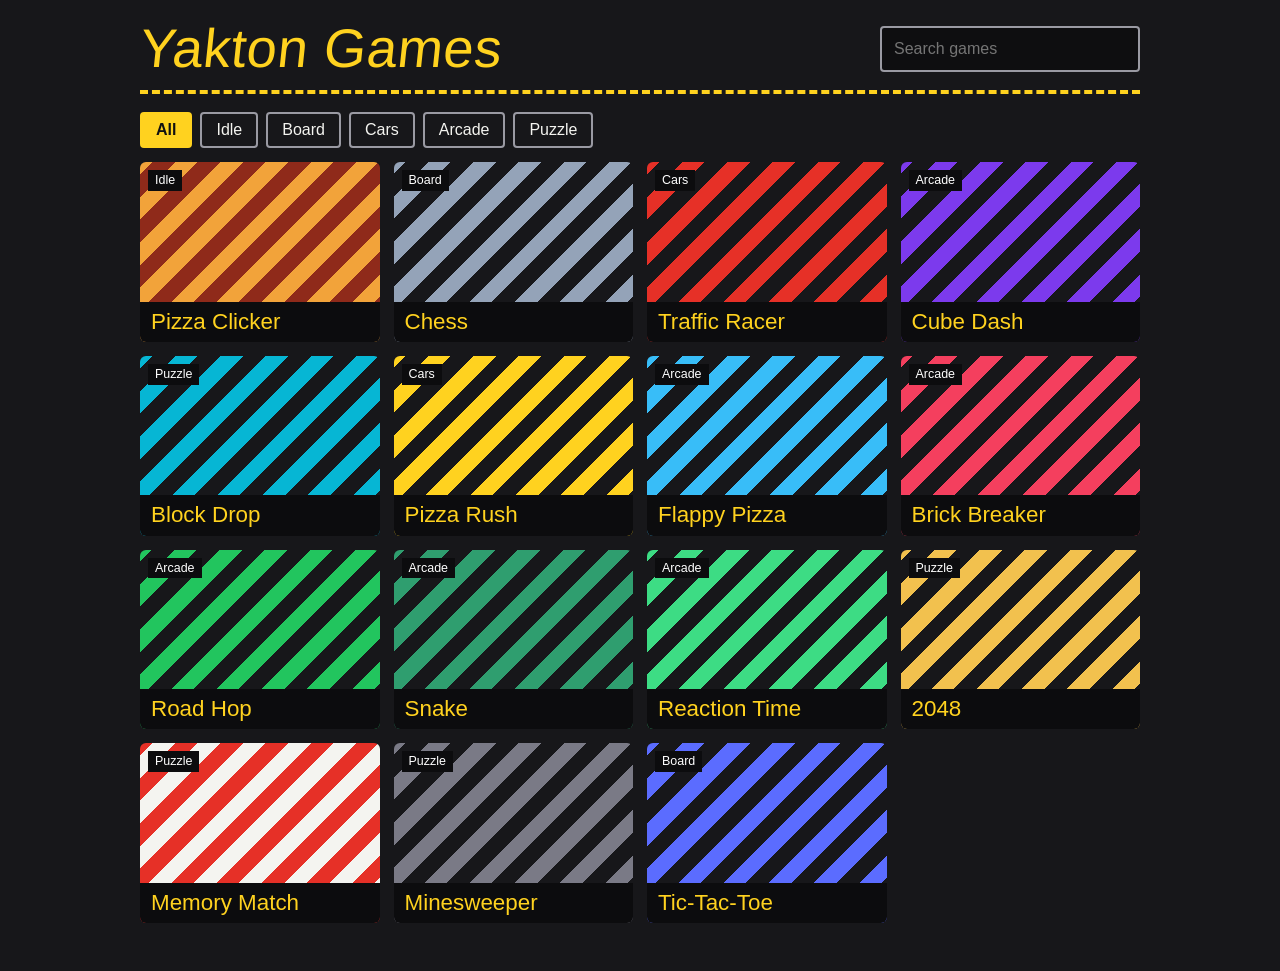
==== public/index.html @ 94808d2d "Add files via upload" ====
<!doctype html>
<html lang="en">
<head>
<meta charset="utf-8">
<meta name="viewport" content="width=device-width,initial-scale=1">
<title>Yakton Games</title>
<link rel="stylesheet" href="style.css">
</head>
<body>
<header><h1>Yakton Games</h1><input id="q" type="search" placeholder="Search games" aria-label="Search games"></header>
<div class="line"></div>
<main>
  <section id="stage" hidden>
    <h2 id="gt"></h2>
    <p id="help"></p>
    <div id="game"></div>
    <p id="st" aria-live="polite"></p>
    <div class="bar"><button id="again" type="button">Restart</button><button id="fs" type="button">Fullscreen</button><button id="back" type="button">Back to games</button></div>
  </section>
  <div id="chips"></div>
  <div id="grid"></div>
</main>
<script src="games.js"></script>
<script src="cars.js"></script>
<script src="chess.js"></script>
<script src="more.js"></script>
<script src="boot.js"></script>
</body>
</html>
---- public/style.css ----
:root{--ink:#17171a;--panel:#232327;--text:#f4f4f0;--dim:#9a9aa3;--y:#ffd21f;--t:#4FD1C5;--p:#e63027;color-scheme:dark}
*{box-sizing:border-box}
body{margin:0;background:var(--ink);color:var(--text);font:16px/1.5 "Trebuchet MS",Verdana,sans-serif;padding:0 16px 48px}
header,main{max-width:1000px;margin:0 auto}
header{display:flex;flex-wrap:wrap;gap:12px;align-items:center;justify-content:space-between;padding:22px 0 14px}
h1{margin:0;font:400 clamp(2.2rem,7vw,3.4rem)/1 Impact,"Arial Black",sans-serif;color:var(--y);transform:skew(-6deg);letter-spacing:.01em}
#q{width:min(100%,260px);padding:9px 12px;border:2px solid var(--dim);border-radius:4px;background:#0e0e10;color:var(--text);font:inherit}
.line{max-width:1000px;margin:0 auto 18px;border-top:4px dashed var(--y)}
button{font:inherit;cursor:pointer}
:focus-visible{outline:3px solid var(--y);outline-offset:2px}
#chips{display:flex;gap:8px;margin-bottom:14px;flex-wrap:wrap}
#chips button{padding:4px 14px;border:2px solid var(--dim);border-radius:4px;background:none;color:var(--text)}
#chips button[aria-pressed=true]{background:var(--y);border-color:var(--y);color:#111;font-weight:700}
#grid{display:grid;grid-template-columns:repeat(auto-fill,minmax(210px,1fr));gap:14px}
.tile{position:relative;aspect-ratio:4/3;border:0;border-radius:6px;overflow:hidden;padding:0;text-align:left;background:repeating-linear-gradient(-45deg,var(--a) 0 16px,var(--b) 16px 32px)}
.tile b{position:absolute;inset:auto 0 0 0;padding:9px 11px;background:#0c0c0e;color:var(--y);font:400 1.4rem/1 Impact,"Arial Black",sans-serif}
.tile small{position:absolute;top:8px;left:8px;padding:1px 7px;background:#0c0c0e;color:#fff;font-size:.78rem}
.tile:hover b{background:var(--y);color:#111}
#stage{background:var(--panel);border-radius:8px;padding:18px;margin-bottom:22px;text-align:center}
#stage:fullscreen{overflow:auto;display:flex;flex-direction:column;justify-content:center}
#gt{margin:0;font:400 2rem/1.1 Impact,"Arial Black",sans-serif}
#help{margin:4px auto 14px;max-width:60ch;color:var(--dim)}
#game{display:flex;flex-direction:column;align-items:center;gap:12px;min-height:200px;justify-content:center}
#st{min-height:1.5em;margin:14px 0 8px;color:var(--y);font-weight:700}
.bar{display:flex;gap:8px;justify-content:center;flex-wrap:wrap}
.bar button,.ghost{background:none;border:2px solid var(--dim);color:var(--text);border-radius:4px;padding:5px 16px}
canvas{max-width:100%;max-height:72vh;height:auto;background:#0d0b1f;border-radius:6px;touch-action:none}
.g4{display:grid;grid-template-columns:repeat(4,min(80px,20vw));gap:8px;touch-action:none}
.t{display:grid;place-items:center;aspect-ratio:1;border-radius:8px;font:800 1.2rem system-ui;font-style:normal;background:#34343a;color:var(--ink)}
.t[style]{background:hsl(calc(var(--v)*32 + 160) 75% 62%)}
.card{aspect-ratio:1;border:0;border-radius:8px;background:var(--p);font-size:1.8rem;padding:0}
.card.up{background:var(--text)}
.g3{display:grid;grid-template-columns:repeat(3,min(96px,26vw));gap:8px}
.g3 button{aspect-ratio:1;border:0;border-radius:8px;background:#34343a;color:var(--t);font-size:2.4rem;font-weight:800}
.g3 button.o{color:var(--p)}
.ms{display:grid;gap:3px;width:min(100%,360px)}
.ms button{aspect-ratio:1;border:0;border-radius:4px;background:#4a4a52;color:var(--text);font-weight:800;padding:0}
.ms button.o{background:#18181b;color:hsl(calc(var(--n)*45 + 150) 80% 65%)}
.react{width:min(100%,420px);height:200px;border:0;border-radius:8px;background:#34343a;color:var(--text);font-size:1.3rem;font-weight:800}
.react.wait{background:var(--p);color:var(--ink)}
.react.go{background:var(--t);color:var(--ink)}
.big{font:400 2.2rem/1 Impact,"Arial Black",sans-serif}
.pz{width:min(210px,58vw);aspect-ratio:1;border-radius:50%;border:10px solid #c98532;cursor:pointer;
 background:radial-gradient(circle at 30% 35%,#b3261e 0 9%,#0000 10%),radial-gradient(circle at 66% 30%,#b3261e 0 9%,#0000 10%),radial-gradient(circle at 56% 68%,#b3261e 0 9%,#0000 10%),radial-gradient(circle at 28% 70%,#b3261e 0 9%,#0000 10%),#f2c14e}
.pz:active{transform:scale(.96)}
.shop{display:grid;gap:6px;width:min(100%,380px)}
.shop button{padding:9px 12px;border:0;border-radius:4px;background:var(--y);color:#111;font-weight:700;text-align:left}
.shop button:disabled{opacity:.4;cursor:default}
#game{position:relative}
.goldpz{position:absolute;width:64px;height:64px;border-radius:50%;border:0;background:radial-gradient(#fff3a0,#ffc400);font-size:1.7rem;box-shadow:0 0 18px #ffd21f}
.cm{display:grid;gap:12px;justify-items:center}
.row{display:flex;gap:8px;flex-wrap:wrap;align-items:center;justify-content:center}
.cm select,.cm input{padding:6px 8px;border-radius:4px;border:2px solid var(--dim);background:#0e0e10;color:var(--text);font:inherit;width:auto}
.cm input{width:9ch;text-transform:uppercase}
.cm button{padding:8px 16px;border:0;border-radius:4px;background:var(--y);color:#111;font-weight:700}
.sm{margin:0;color:var(--dim);font-size:.9rem}
.cb{display:grid;grid-template-columns:repeat(8,min(60px,11vw));border:4px solid #0c0c0e;border-radius:4px}
.cb:empty{display:none}
.sq{aspect-ratio:1;border:0;padding:0;font-size:min(2.4rem,7.5vw);line-height:1}
.sq.l{background-color:#c3cbd9}.sq.d{background-color:#6b7d9c}
.sq.w{color:#fff;text-shadow:0 0 2px #000,0 0 2px #000,0 0 3px #000}
.sq.b{color:#14141a;text-shadow:0 0 1px #fff}
.sq.last{box-shadow:inset 0 0 0 4px #ffd21faa}
.sq.sel{background-color:#ffd21f}
.sq.to{background-image:radial-gradient(circle,#0007 0 17%,#0000 19%)}
.sq.cap{background-image:radial-gradient(circle,#0000 0 58%,#e63027bb 61%)}
.sq.chk{background-image:radial-gradient(#e63027,#0000 72%)}
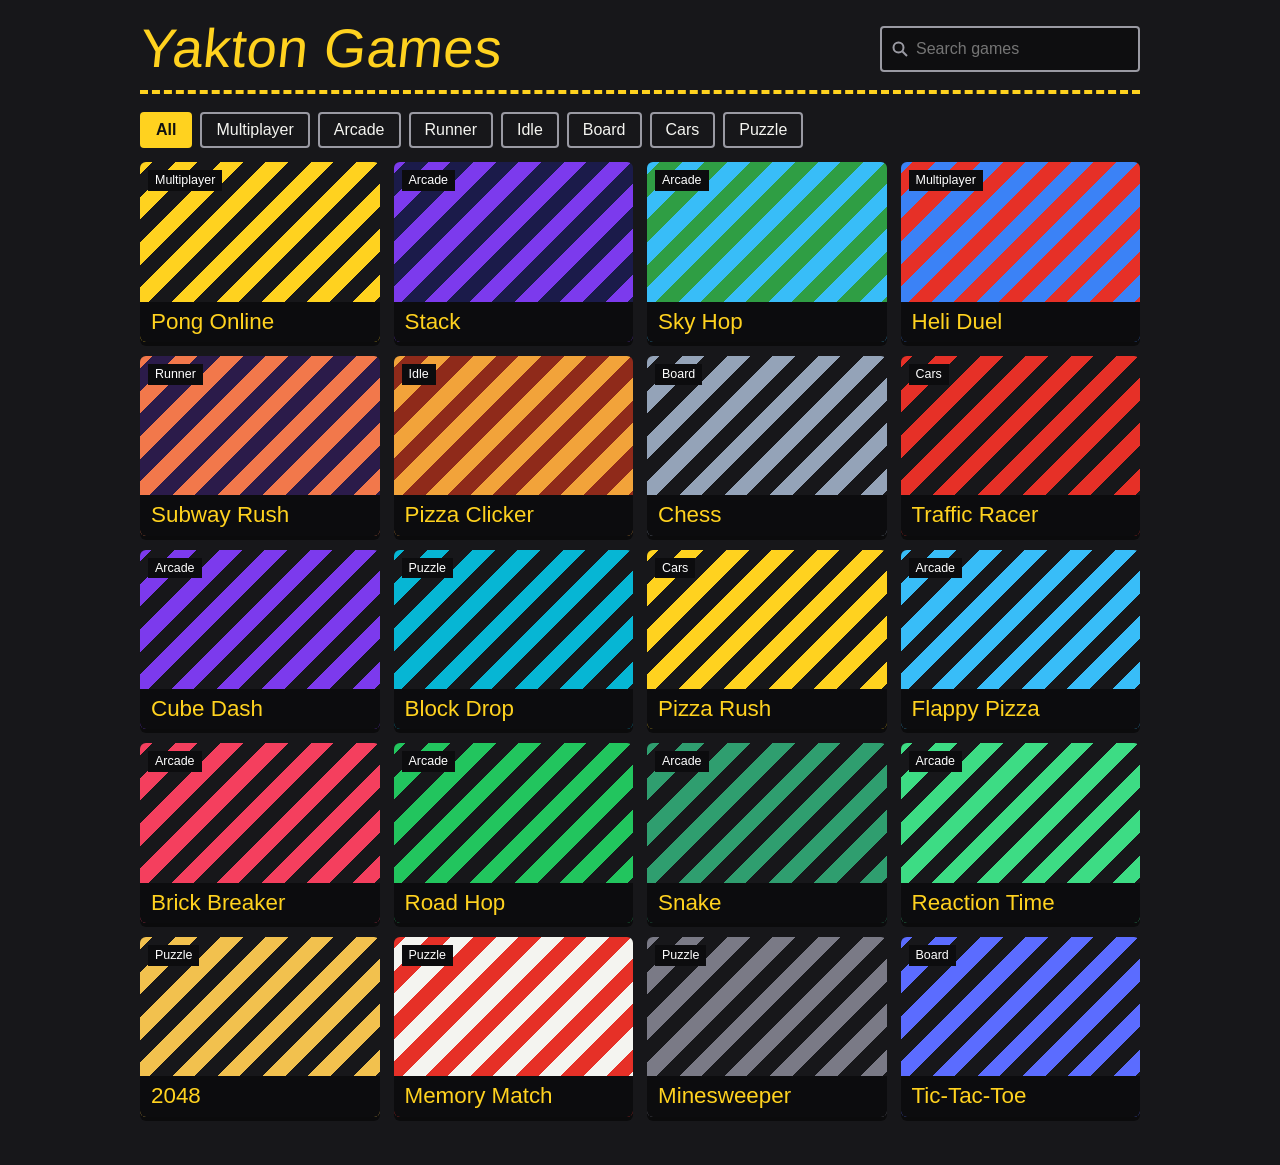
==== commit 9fdd3b7b: "Add files via upload" ====
--- a/public/index.html
+++ b/public/index.html
@@ -24,6 +24,8 @@
 <script src="cars.js"></script>
 <script src="chess.js"></script>
 <script src="more.js"></script>
+<script src="new.js"></script>
+<script src="new2.js"></script>
 <script src="boot.js"></script>
 </body>
 </html>
--- a/public/style.css
+++ b/public/style.css
@@ -65,3 +65,8 @@
 .sq.to{background-image:radial-gradient(circle,#0007 0 17%,#0000 19%)}
 .sq.cap{background-image:radial-gradient(circle,#0000 0 58%,#e63027bb 61%)}
 .sq.chk{background-image:radial-gradient(#e63027,#0000 72%)}
+.tile{box-shadow:0 4px 0 #0008;transition:transform .12s,box-shadow .12s}
+.tile:hover{transform:translateY(-4px) rotate(-.6deg);box-shadow:0 10px 0 #0008}
+.tile:active{transform:translateY(0)}
+#q{background:#0e0e10 url("data:image/svg+xml,%3Csvg xmlns='http://www.w3.org/2000/svg' width='16' height='16' fill='none' stroke='%239a9aa3' stroke-width='2'%3E%3Ccircle cx='6.5' cy='6.5' r='5'/%3E%3Cpath d='M10.5 10.5 15 15'/%3E%3C/svg%3E") no-repeat 10px 50%;padding-left:34px}
+#stage{border:2px solid #ffffff14;box-shadow:0 0 40px #ffd21f14}
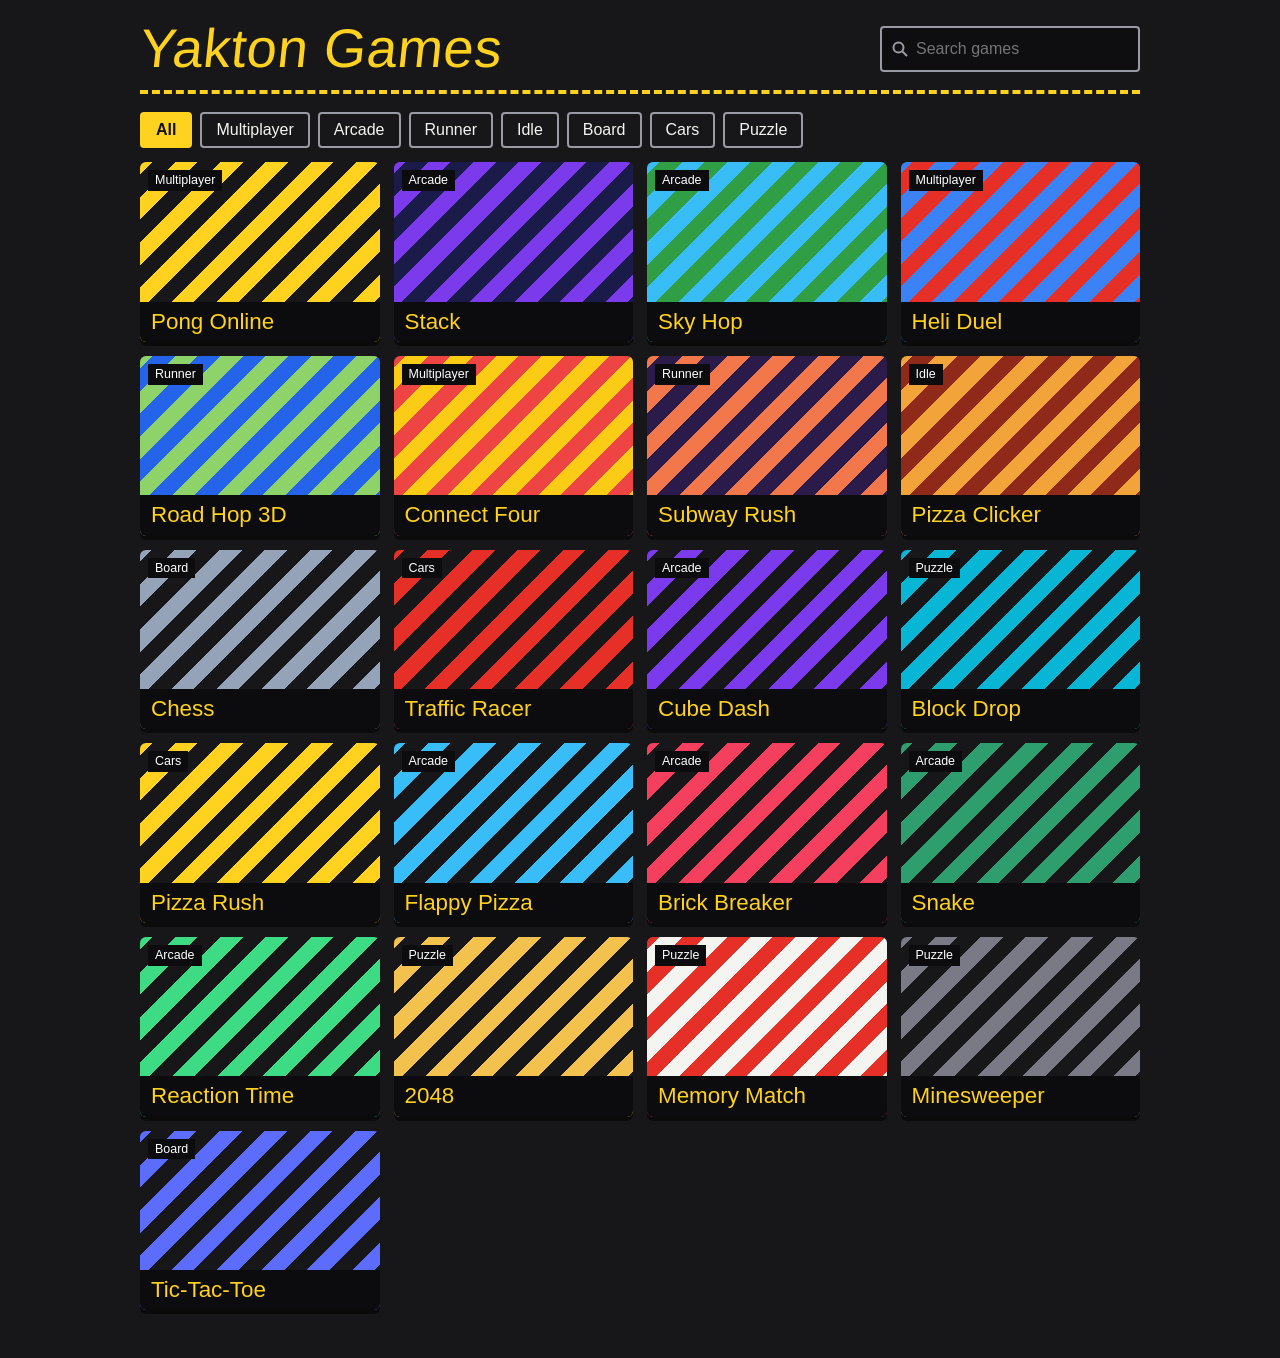
==== commit 3fcae6d8: "Add files via upload" ====
--- a/public/index.html
+++ b/public/index.html
@@ -20,12 +20,14 @@
   <div id="chips"></div>
   <div id="grid"></div>
 </main>
+<script src="engine.js"></script>
 <script src="games.js"></script>
 <script src="cars.js"></script>
 <script src="chess.js"></script>
 <script src="more.js"></script>
 <script src="new.js"></script>
 <script src="new2.js"></script>
+<script src="v2.js"></script>
 <script src="boot.js"></script>
 </body>
 </html>
--- a/public/style.css
+++ b/public/style.css
@@ -70,3 +70,15 @@
 .tile:active{transform:translateY(0)}
 #q{background:#0e0e10 url("data:image/svg+xml,%3Csvg xmlns='http://www.w3.org/2000/svg' width='16' height='16' fill='none' stroke='%239a9aa3' stroke-width='2'%3E%3Ccircle cx='6.5' cy='6.5' r='5'/%3E%3Cpath d='M10.5 10.5 15 15'/%3E%3C/svg%3E") no-repeat 10px 50%;padding-left:34px}
 #stage{border:2px solid #ffffff14;box-shadow:0 0 40px #ffd21f14}
+
+/* Chess, wooden board */
+.cb{border:12px solid #4a2f19;border-radius:10px;background:#4a2f19;box-shadow:0 18px 44px #000b,inset 0 0 0 2px #0006}
+.sq{position:relative;font-family:"Segoe UI Symbol","Noto Sans Symbols 2","Apple Symbols","DejaVu Sans",serif;font-size:min(3.1rem,8.8vw);transition:background-color .12s,filter .12s}
+.sq.l{background-color:#f0d9b5;background-image:linear-gradient(135deg,#fff3,#0000)}.sq.d{background-color:#b58863;background-image:linear-gradient(135deg,#fff2,#0001)}
+.sq.w{color:#fffdf2;text-shadow:0 0 1px #000,0 0 2px #000,0 3px 3px #0008}
+.sq.b{color:#17120d;text-shadow:0 1px 0 #fff5,0 3px 3px #0008}
+.sq.l.sel,.sq.d.sel{background-color:#f7e463;background-image:none}
+.sq.last{box-shadow:inset 0 0 0 100px #ffe14d44}
+.sq:hover{filter:brightness(1.12)}
+.sq.w:hover,.sq.b:hover{transform:translateY(-1px)}
+canvas{box-shadow:0 12px 34px #0009}
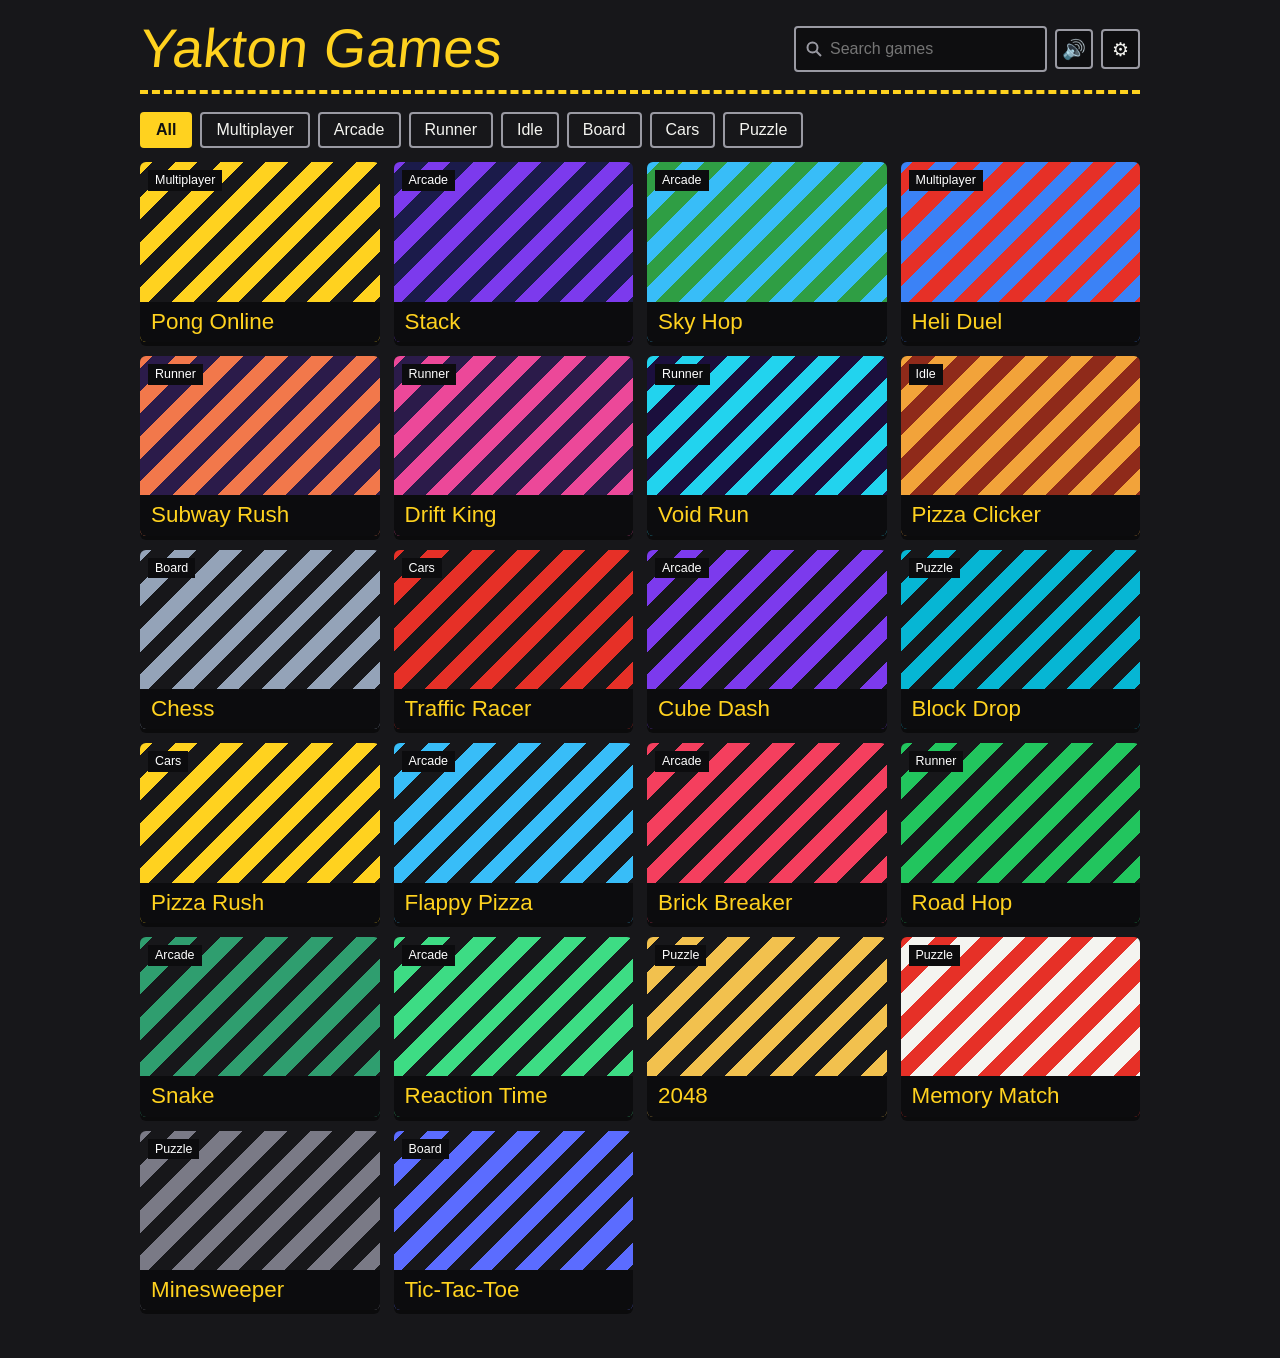
==== commit 12fe96ca: "Add files via upload" ====
--- a/public/index.html
+++ b/public/index.html
@@ -20,14 +20,17 @@
   <div id="chips"></div>
   <div id="grid"></div>
 </main>
-<script src="engine.js"></script>
 <script src="games.js"></script>
 <script src="cars.js"></script>
 <script src="chess.js"></script>
 <script src="more.js"></script>
 <script src="new.js"></script>
 <script src="new2.js"></script>
-<script src="v2.js"></script>
+<script src="roadhop.js"></script>
+<script src="subway.js"></script>
+<script src="drift.js"></script>
+<script src="voidrun.js"></script>
+<script src="site.js"></script>
 <script src="boot.js"></script>
 </body>
 </html>
--- a/public/style.css
+++ b/public/style.css
@@ -70,15 +70,14 @@
 .tile:active{transform:translateY(0)}
 #q{background:#0e0e10 url("data:image/svg+xml,%3Csvg xmlns='http://www.w3.org/2000/svg' width='16' height='16' fill='none' stroke='%239a9aa3' stroke-width='2'%3E%3Ccircle cx='6.5' cy='6.5' r='5'/%3E%3Cpath d='M10.5 10.5 15 15'/%3E%3C/svg%3E") no-repeat 10px 50%;padding-left:34px}
 #stage{border:2px solid #ffffff14;box-shadow:0 0 40px #ffd21f14}
-
-/* Chess, wooden board */
-.cb{border:12px solid #4a2f19;border-radius:10px;background:#4a2f19;box-shadow:0 18px 44px #000b,inset 0 0 0 2px #0006}
-.sq{position:relative;font-family:"Segoe UI Symbol","Noto Sans Symbols 2","Apple Symbols","DejaVu Sans",serif;font-size:min(3.1rem,8.8vw);transition:background-color .12s,filter .12s}
-.sq.l{background-color:#f0d9b5;background-image:linear-gradient(135deg,#fff3,#0000)}.sq.d{background-color:#b58863;background-image:linear-gradient(135deg,#fff2,#0001)}
-.sq.w{color:#fffdf2;text-shadow:0 0 1px #000,0 0 2px #000,0 3px 3px #0008}
-.sq.b{color:#17120d;text-shadow:0 1px 0 #fff5,0 3px 3px #0008}
-.sq.l.sel,.sq.d.sel{background-color:#f7e463;background-image:none}
-.sq.last{box-shadow:inset 0 0 0 100px #ffe14d44}
-.sq:hover{filter:brightness(1.12)}
-.sq.w:hover,.sq.b:hover{transform:translateY(-1px)}
-canvas{box-shadow:0 12px 34px #0009}
+header{position:relative}
+.hb{display:flex;gap:8px;align-items:center}
+.ib{width:40px;height:40px;border:2px solid var(--dim);border-radius:4px;background:#0e0e10;color:var(--text);font-size:1.2rem;line-height:1;padding:0}
+.ib:hover{border-color:var(--y)}
+#settings{position:fixed;inset:0;background:#000a;display:grid;place-items:center;z-index:50;padding:16px}
+#settings[hidden]{display:none}
+#settings .box{background:var(--panel);border:2px solid var(--y);border-radius:8px;padding:20px;width:min(100%,360px);display:grid;gap:14px}
+#settings h2{margin:0;font:400 1.8rem/1 Impact,"Arial Black",sans-serif;color:var(--y)}
+.srow{display:flex;justify-content:space-between;align-items:center;gap:12px}
+.srow input[type=checkbox]{width:22px;height:22px;accent-color:var(--y)}
+.srow input[type=range]{width:150px;accent-color:var(--y)}
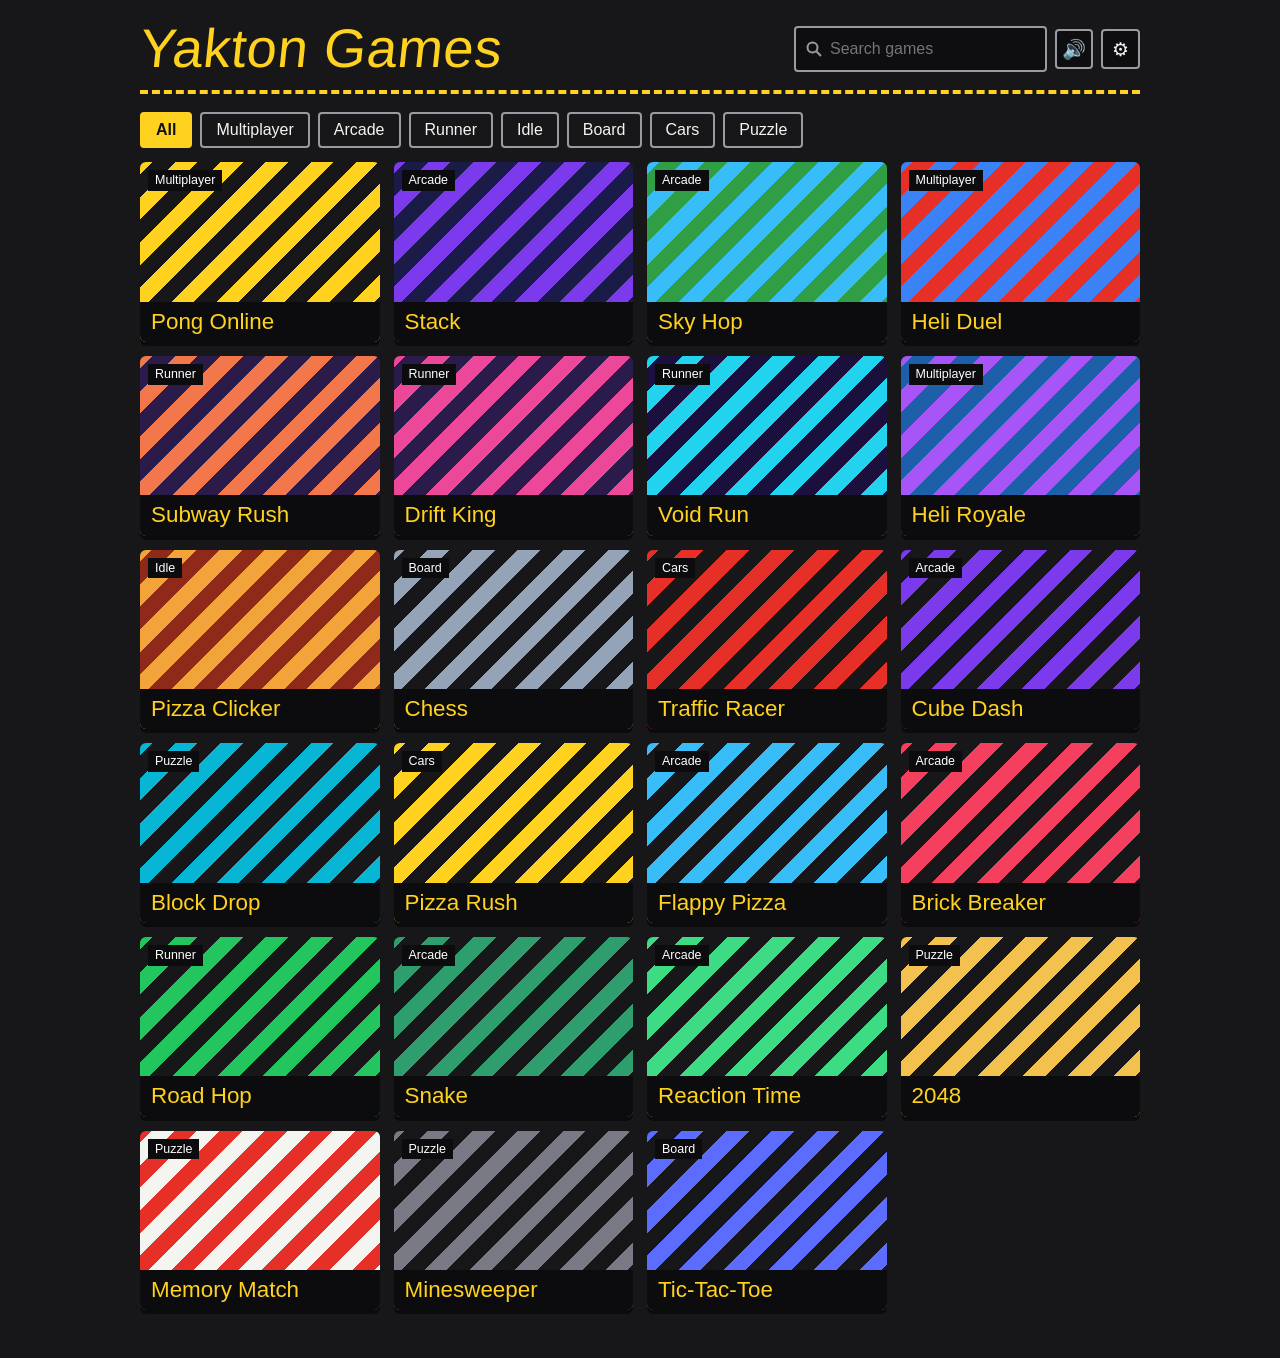
==== commit da19e9c7: "Add files via upload" ====
--- a/public/index.html
+++ b/public/index.html
@@ -30,6 +30,7 @@
 <script src="subway.js"></script>
 <script src="drift.js"></script>
 <script src="voidrun.js"></script>
+<script src="royal.js"></script>
 <script src="site.js"></script>
 <script src="boot.js"></script>
 </body>
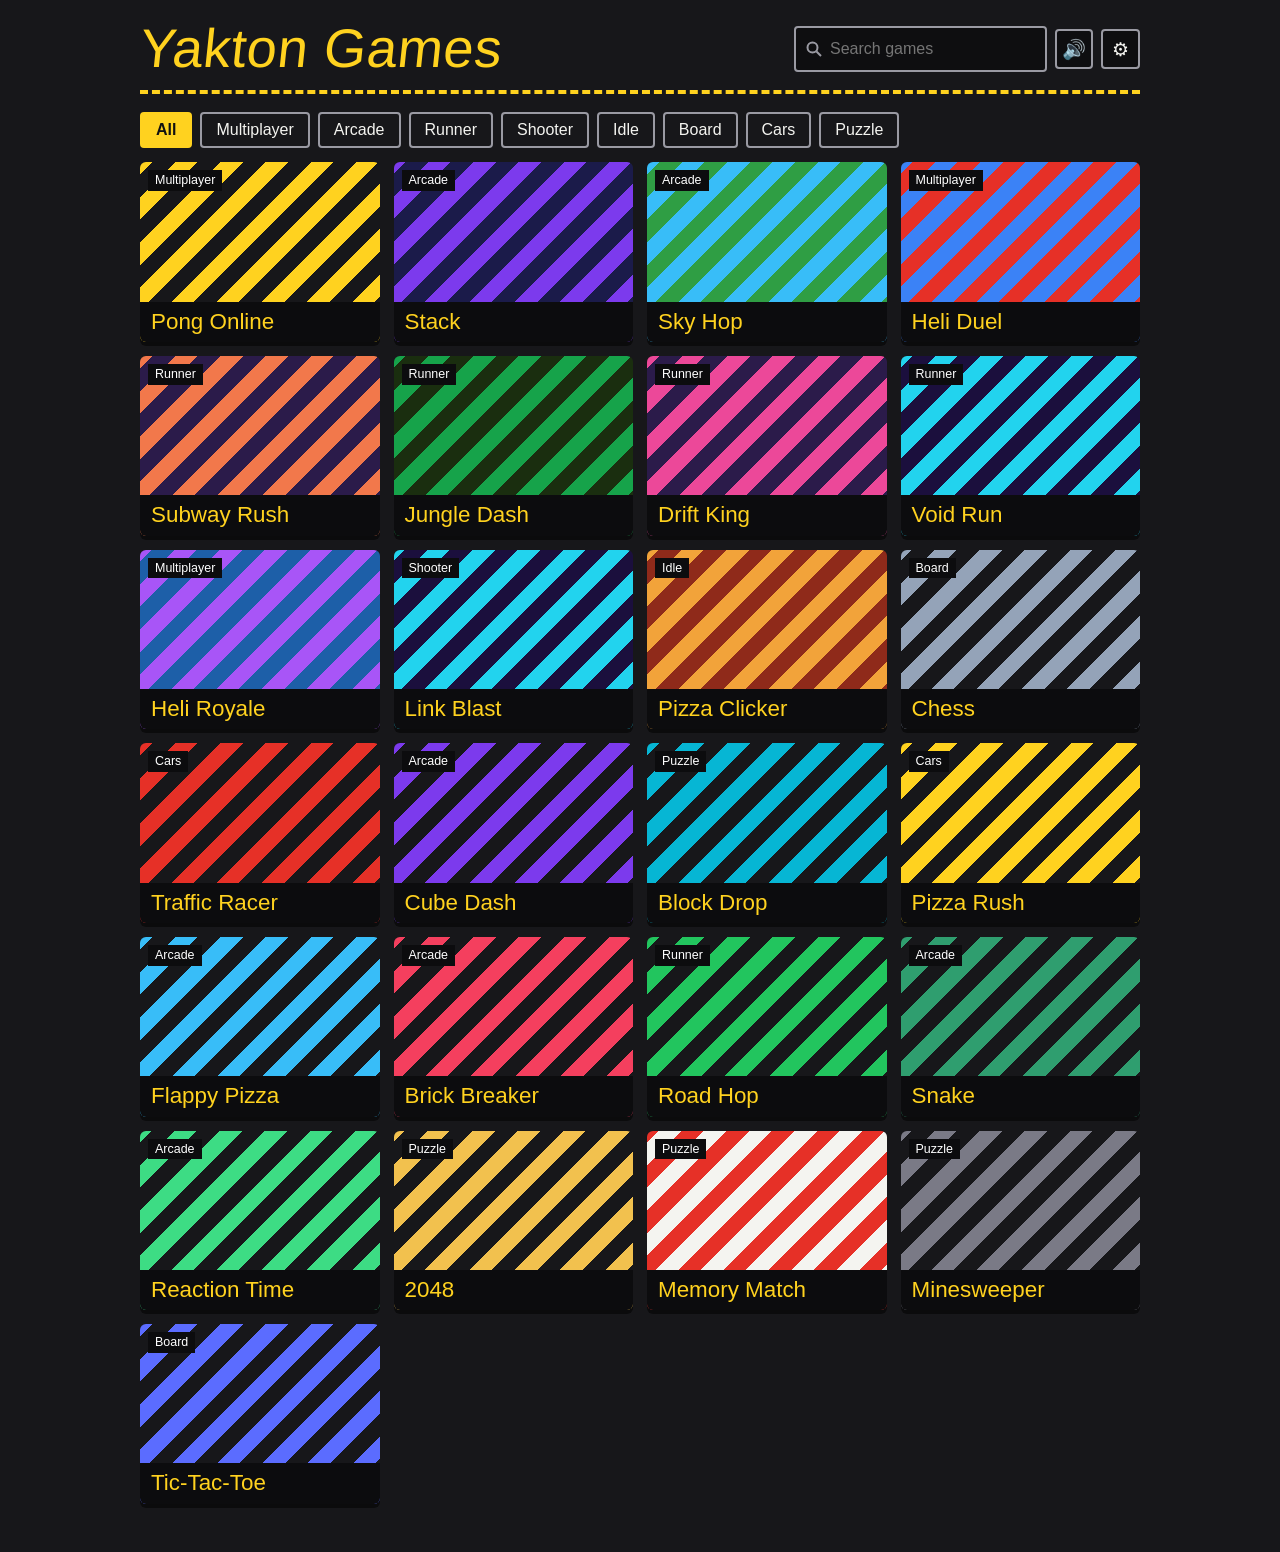
==== commit d6b6ff99: "Add files via upload" ====
--- a/public/index.html
+++ b/public/index.html
@@ -22,15 +22,19 @@
 </main>
 <script src="games.js"></script>
 <script src="cars.js"></script>
+<script src="pizzarush.js"></script>
 <script src="chess.js"></script>
 <script src="more.js"></script>
+<script src="cubedash.js"></script>
 <script src="new.js"></script>
 <script src="new2.js"></script>
 <script src="roadhop.js"></script>
 <script src="subway.js"></script>
+<script src="jungle.js"></script>
 <script src="drift.js"></script>
 <script src="voidrun.js"></script>
 <script src="royal.js"></script>
+<script src="linkblast.js"></script>
 <script src="site.js"></script>
 <script src="boot.js"></script>
 </body>
--- a/public/style.css
+++ b/public/style.css
@@ -81,3 +81,12 @@
 .srow{display:flex;justify-content:space-between;align-items:center;gap:12px}
 .srow input[type=checkbox]{width:22px;height:22px;accent-color:var(--y)}
 .srow input[type=range]{width:150px;accent-color:var(--y)}
+.garage{width:min(100%,380px);text-align:left;background:#17171a;border-radius:6px;padding:10px 12px}
+.garage h3{margin:6px 0;font:400 1.15rem/1 Impact,"Arial Black",sans-serif;color:var(--y)}
+.grow{display:flex;justify-content:space-between;align-items:center;gap:10px;padding:6px 0;border-top:1px solid #2c2c33}
+.grow b{display:block;font-size:.95rem}
+.grow small{color:var(--dim);font-size:.8rem}
+.grow button{flex:none;min-width:84px;padding:6px 10px;border:0;border-radius:4px;background:var(--y);color:#111;font-weight:700}
+.grow button:disabled{opacity:.4;cursor:default}
+.sw{display:inline-block;width:12px;height:12px;border-radius:3px;margin-right:6px}
+.sw+b{display:inline}
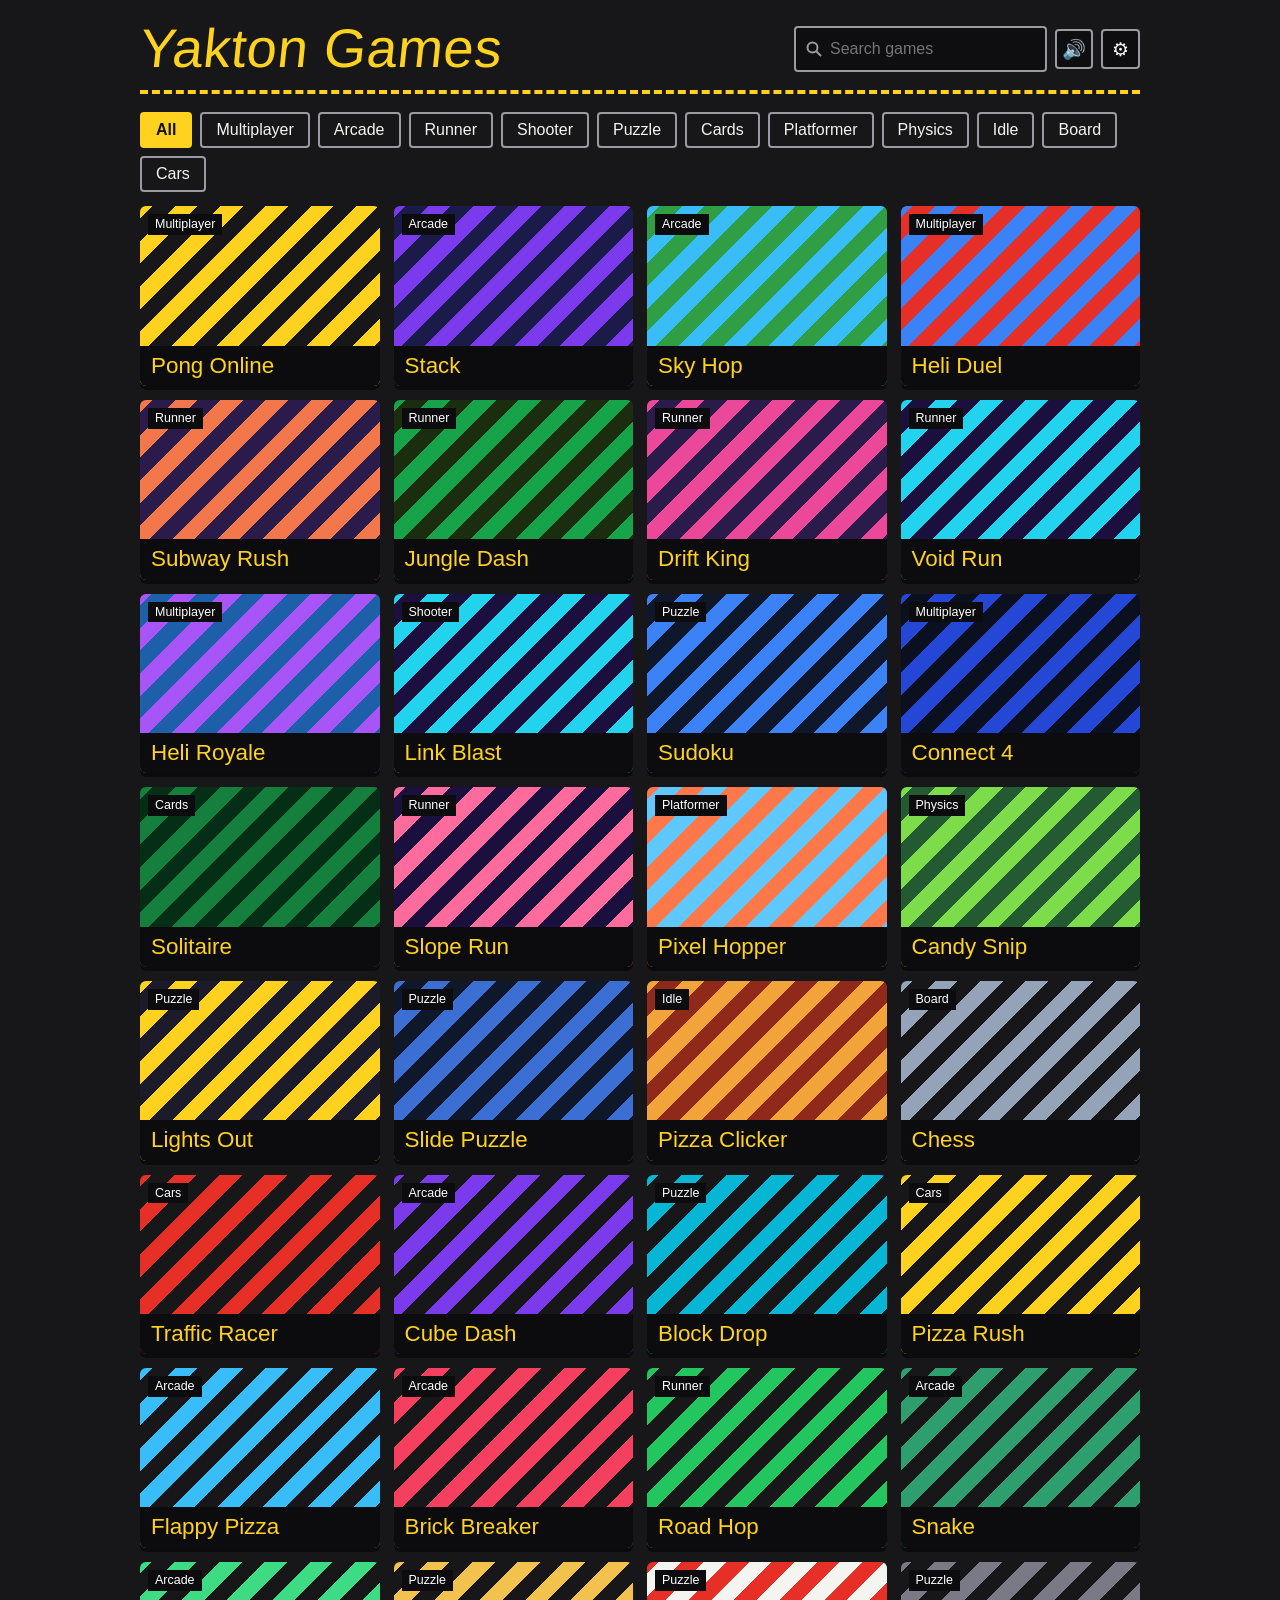
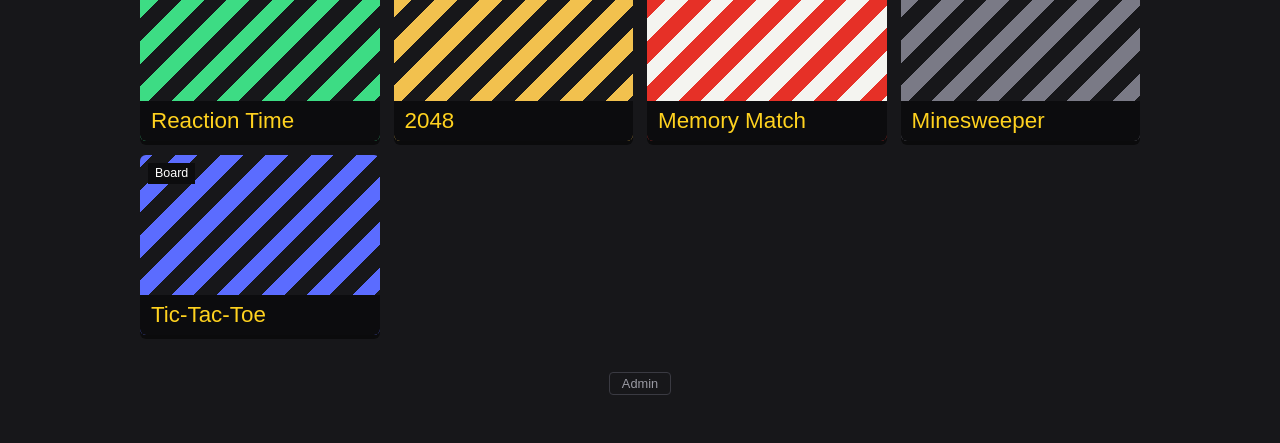
==== commit 62c7c113: "Add files via upload" ====
--- a/public/index.html
+++ b/public/index.html
@@ -20,12 +20,15 @@
   <div id="chips"></div>
   <div id="grid"></div>
 </main>
+<footer><a href="/admin">Admin</a></footer>
 <script src="games.js"></script>
-<script src="cars.js"></script>
 <script src="pizzarush.js"></script>
 <script src="chess.js"></script>
 <script src="more.js"></script>
 <script src="cubedash.js"></script>
+<script src="puzzles.js"></script>
+<script src="action.js"></script>
+<script src="retouch.js"></script>
 <script src="new.js"></script>
 <script src="new2.js"></script>
 <script src="roadhop.js"></script>
--- a/public/style.css
+++ b/public/style.css
@@ -90,3 +90,70 @@
 .grow button:disabled{opacity:.4;cursor:default}
 .sw{display:inline-block;width:12px;height:12px;border-radius:3px;margin-right:6px}
 .sw+b{display:inline}
+
+/* step 11: puzzle games */
+.zbar{display:flex;gap:6px;flex-wrap:wrap;justify-content:center;margin:2px 0}
+.zbar button,.zbar input{padding:6px 12px;border:2px solid #4a4a55;border-radius:6px;background:#26262d;color:#fff;font:600 .85rem system-ui}
+.zbar input{width:110px;text-transform:uppercase}
+.zbar button.on{border-color:#38e8ff;background:#0e3a46}
+.sdg{display:grid;grid-template-columns:repeat(9,1fr);width:min(450px,94vw);aspect-ratio:1;background:#111;border:3px solid #e8e8f0;border-radius:6px;overflow:hidden}
+.sdg button{position:relative;border:1px solid #3a3a44;background:#1c1c24;color:#9fd8ff;font:700 clamp(16px,4.6vw,26px) system-ui;padding:0;border-radius:0;display:grid;place-items:center}
+.sdg button.g{color:#fff;background:#23232d}
+.sdg button.r3{border-right:3px solid #e8e8f0}.sdg button.b3{border-bottom:3px solid #e8e8f0}
+.sdg button.pe{background:#2a2a3a}.sdg button.sm{background:#2d4f7c}.sdg button.se{background:#3a74c4;color:#fff}.sdg button.bad{color:#ff6b6b}
+.sdg button.nt{font-size:clamp(7px,1.8vw,10px);display:grid;grid-template-columns:repeat(3,1fr);color:#8aa;line-height:1}
+.sdp{display:grid;grid-template-columns:repeat(9,1fr);gap:4px;width:min(450px,94vw)}
+.sdp button{padding:8px 0;border:0;border-radius:6px;background:#34343c;color:#fff;font:700 1.1rem system-ui}
+.sol{display:grid;grid-template-columns:repeat(7,1fr);gap:1.4%;width:min(640px,96vw);user-select:none;align-items:start}
+.sol .cd{width:100%;aspect-ratio:5/7;border-radius:6%;background:#f7f7f2;border:2px solid #222;box-sizing:border-box;font:800 clamp(10px,3.2vw,19px) system-ui;display:flex;flex-direction:column;justify-content:space-between;padding:4%;cursor:pointer;position:relative}
+.sol .cd.red{color:#d11}.sol .cd.blk{color:#111}
+.sol .cd.dn{background:repeating-linear-gradient(45deg,#2b4fa8 0 6px,#23408a 6px 12px);color:transparent}
+.sol .cd.sel{outline:3px solid #ffd21f}
+.sol .cd b{font-size:1.9em;align-self:flex-end;line-height:.8}
+.sol .sl{width:100%;aspect-ratio:5/7;border:2px dashed #ffffff55;border-radius:6%;box-sizing:border-box;display:grid;place-items:center;color:#ffffff55;font-size:1.4rem;cursor:pointer}
+.sol .stack>.cd+.cd{margin-top:-120%}
+.lo{display:grid;grid-template-columns:repeat(5,1fr);gap:6px;width:min(340px,90vw)}
+.lo button{aspect-ratio:1;border:0;border-radius:10px;background:#2a2a35;transition:.12s}
+.lo button.on{background:#ffd21f;box-shadow:0 0 18px #ffd21f99}
+.sp{display:grid;grid-template-columns:repeat(4,1fr);gap:6px;width:min(340px,90vw)}
+.sp button{aspect-ratio:1;border:0;border-radius:10px;background:#3b6fd4;color:#fff;font:800 clamp(20px,7vw,34px) system-ui}
+.sp button.e{background:transparent;pointer-events:none}
+
+/* step 12: retouched small games */
+.card{background:linear-gradient(145deg,#e63946,#a4161a);color:#ffffff90;font-weight:800;transition:transform .18s,background .18s;box-shadow:inset 0 0 0 3px #ffffff22}
+.card.up{background:#f4f4f8;color:#111;transform:scale(1.04)}
+.card.ok{background:#b6f2c2;color:#111;box-shadow:0 0 14px #5ed36f99}
+.g3 button{transition:background .15s,transform .1s}.g3 button:active{transform:scale(.95)}
+.g3 button.w{background:#ffd21f33;box-shadow:0 0 16px #ffd21f88}
+.ms{gap:2px;user-select:none;-webkit-user-select:none;touch-action:manipulation}
+.ms button{border-radius:3px;background:linear-gradient(#5a5a64,#45454d);line-height:1}
+.ms button.o{background:#18181b;box-shadow:none}.ms button.o.x{background:#7a1b1b}
+.t{transition:background .12s}
+
+/* step 13: admin panel, footer button, maintenance banner */
+footer{max-width:1000px;margin:36px auto 0;text-align:center}
+footer a{color:var(--dim);font-size:.8rem;text-decoration:none;border:1px solid #3a3a42;border-radius:4px;padding:3px 12px}
+footer a:hover{color:var(--y);border-color:var(--y)}
+.mbanner{position:fixed;left:0;right:0;bottom:0;z-index:60;background:var(--p);color:#fff;text-align:center;padding:8px 12px;font-weight:700;font-size:.9rem}
+.mbanner.pv{background:#3b3b44;color:var(--text)}
+.adm main{max-width:640px}
+.alink{text-decoration:none;display:inline-block}
+.abox,.asec{background:var(--panel);border:2px solid #3a3a42;border-radius:8px;padding:18px;display:grid;gap:12px;margin-bottom:16px}
+.abox{border-color:var(--y);max-width:380px;margin-inline:auto}
+.abox h2,.asec h2{margin:0;font:400 1.6rem/1 Impact,"Arial Black",sans-serif;color:var(--y)}
+.adm input[type=password],.adm input[type=text],.adm input[type=number]{padding:9px 12px;border:2px solid var(--dim);border-radius:4px;background:#0e0e10;color:var(--text);font:inherit;width:100%}
+.abtn{padding:9px 16px;border:0;border-radius:4px;background:var(--y);color:#17171a;font-weight:800}
+.abtn:disabled{opacity:.5}
+.adm .ghost.warn{border-color:#a44;color:#f99}
+.err{color:#ff8a80;margin:0;min-height:1.2em}
+.sm{color:var(--dim);font-size:.85rem;margin:0}
+.arow{display:flex;gap:10px;align-items:center;justify-content:space-between;flex-wrap:wrap}
+.arow input{width:160px!important}
+.badge{margin:0;font-weight:800;font-size:1.1rem}.badge.ok{color:#4ade80}.badge.bad{color:#ff6b6b}
+.crow{display:grid;grid-template-columns:1fr auto auto auto auto;gap:8px;align-items:center;padding:6px 0;border-top:1px solid #34343c}
+.crow b{color:var(--y);text-align:right;min-width:70px}
+.urow{display:grid;grid-template-columns:1fr auto auto;gap:8px;align-items:center;padding:8px 0;border-top:1px solid #34343c}
+.urow b{display:block}.urow .sm{display:block}
+.adm .ghost{padding:4px 12px}
+.toast{position:fixed;left:50%;bottom:24px;transform:translateX(-50%);background:var(--y);color:#17171a;padding:8px 18px;border-radius:6px;font-weight:800;z-index:70}
+@media(max-width:520px){.crow{grid-template-columns:1fr auto auto auto;}.crow span{grid-column:1/-1}.urow{grid-template-columns:1fr 1fr}.urow>div{grid-column:1/-1}}
